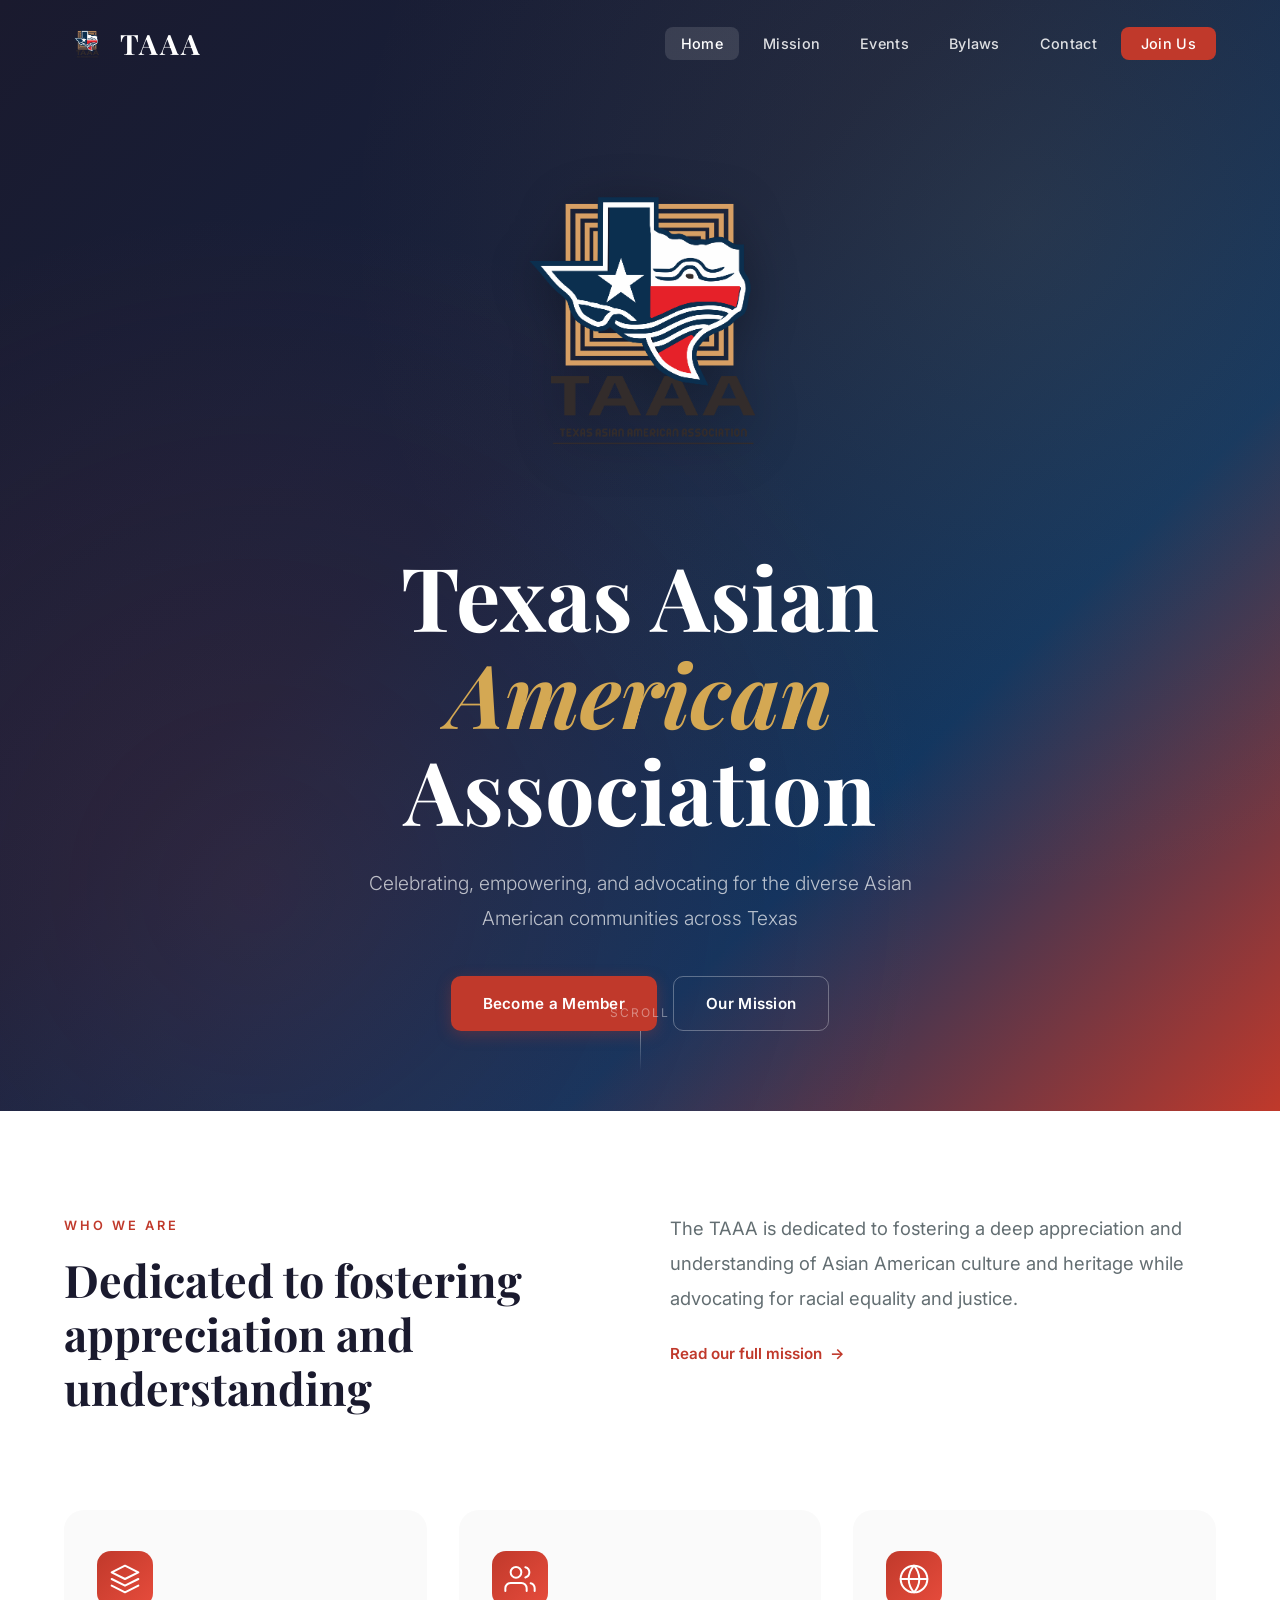
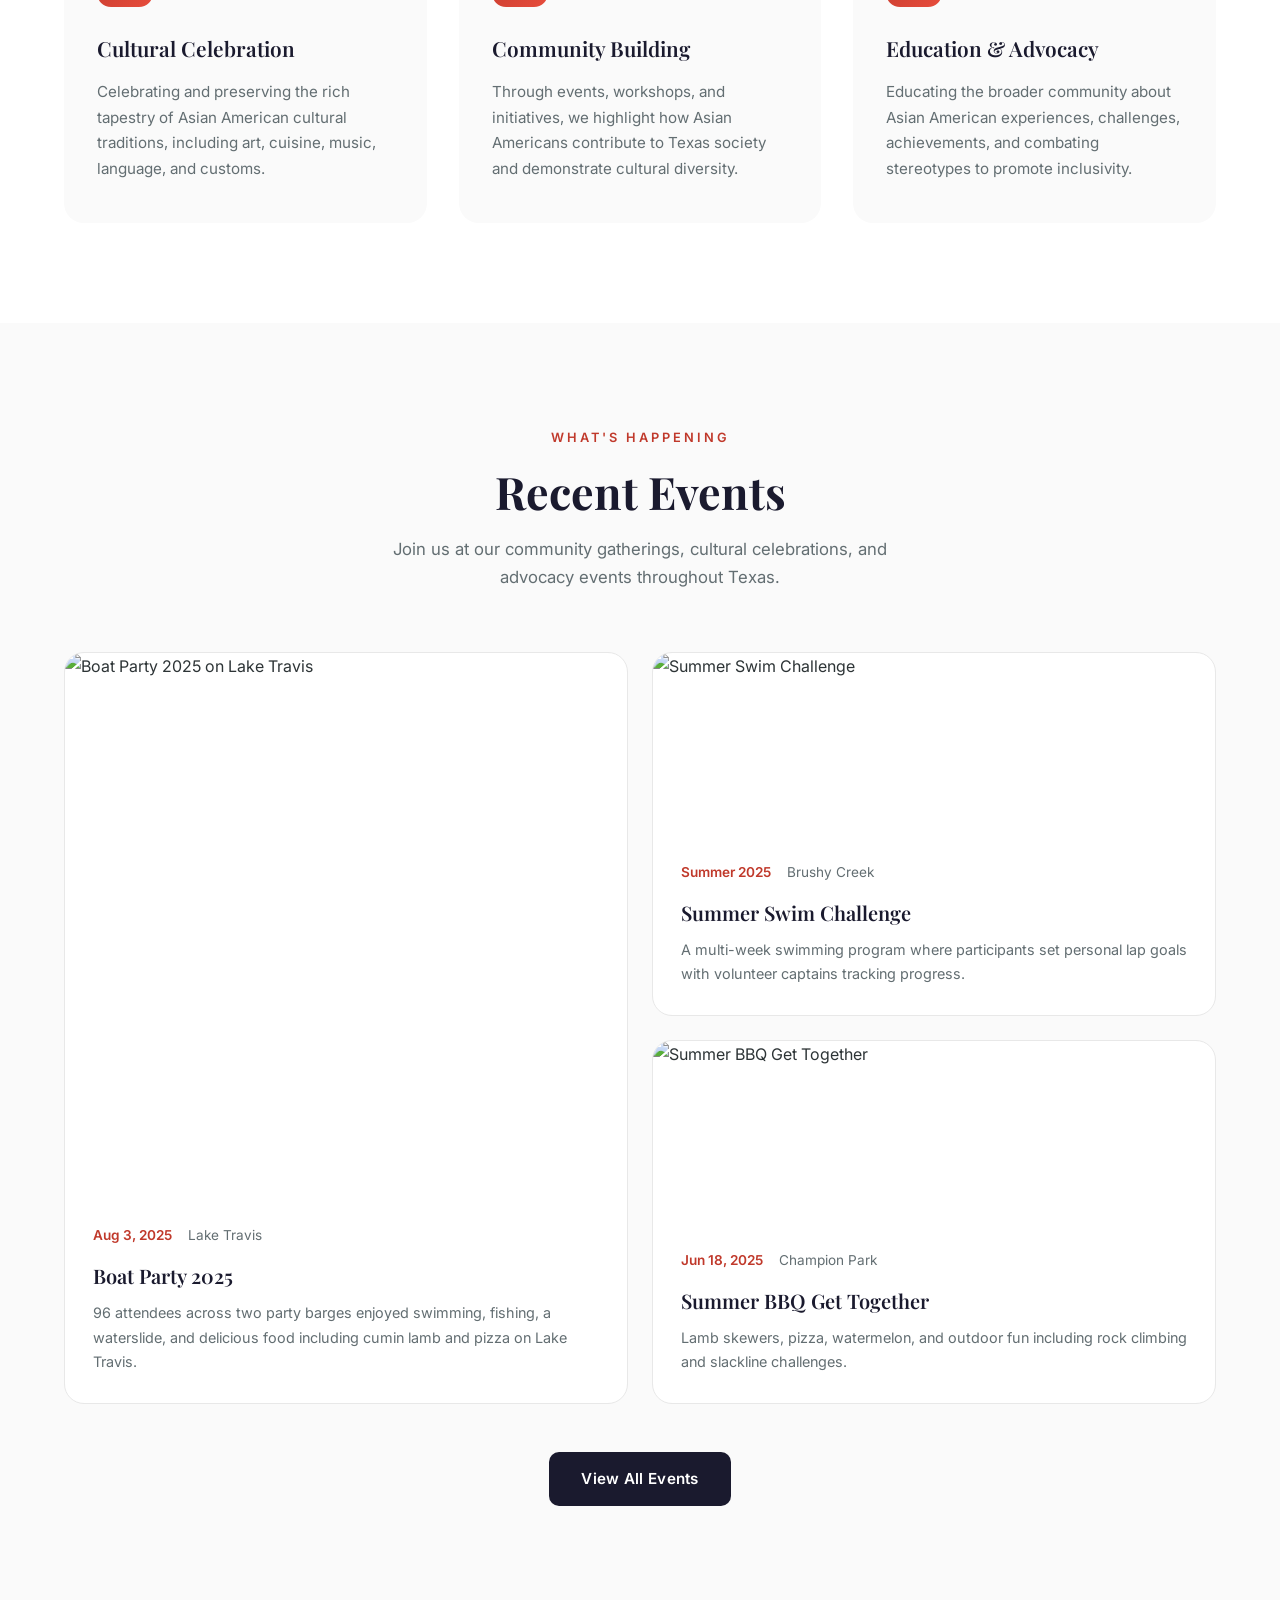
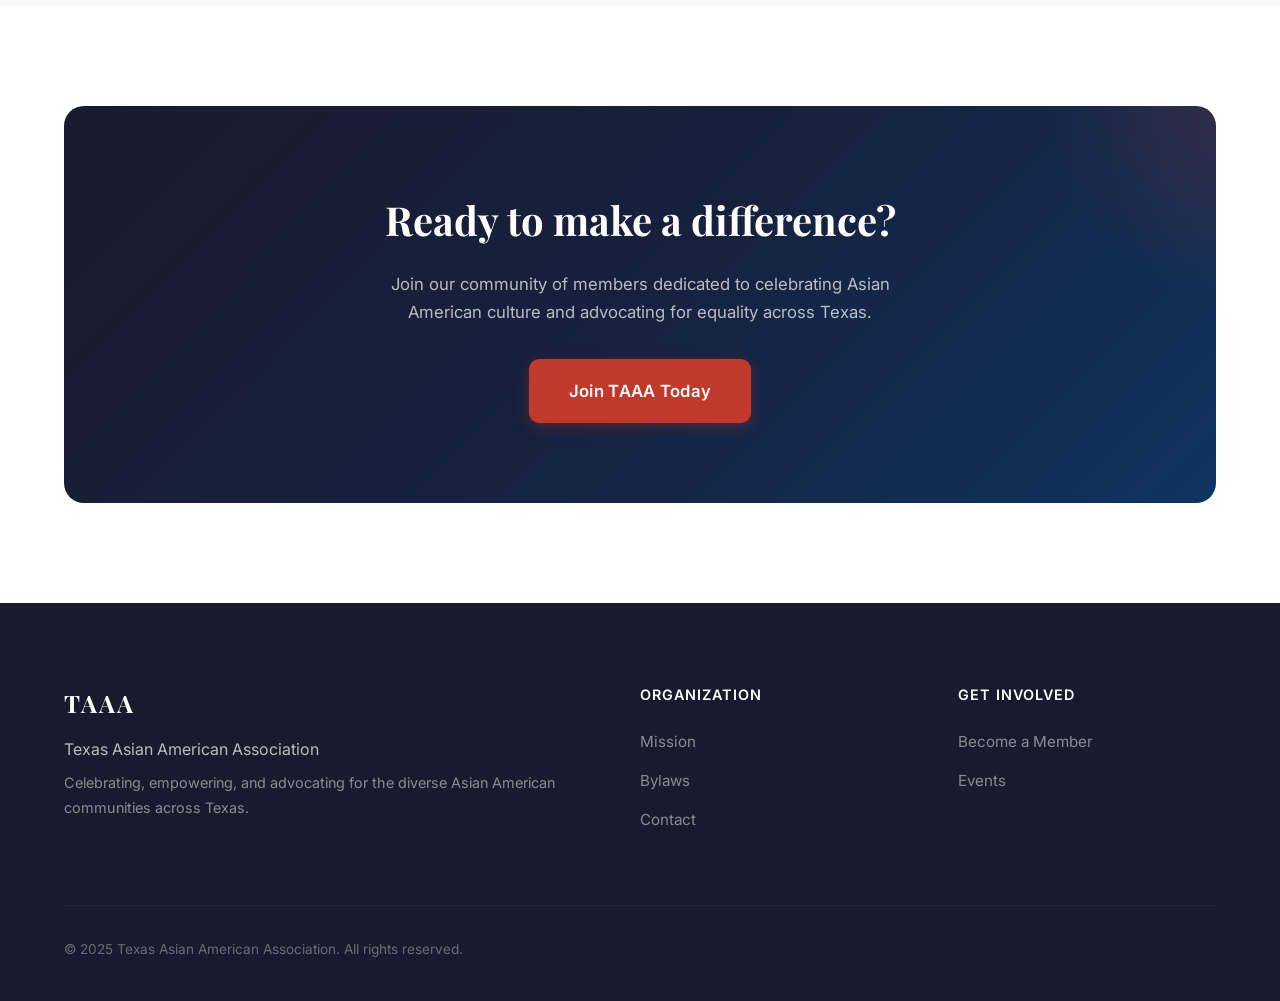
==== index.html @ 7855f727 "first commit" ====
<!DOCTYPE html>
<html lang="en">
<head>
    <meta charset="UTF-8">
    <meta name="viewport" content="width=device-width, initial-scale=1.0">
    <title>TAAA - Texas Asian American Association</title>
    <link rel="stylesheet" href="css/style.css">
    <link rel="preconnect" href="https://fonts.googleapis.com">
    <link rel="preconnect" href="https://fonts.gstatic.com" crossorigin>
    <link href="https://fonts.googleapis.com/css2?family=Inter:wght@300;400;500;600;700;800&family=Playfair+Display:wght@400;500;600;700&display=swap" rel="stylesheet">
</head>
<body>
    <!-- Navigation -->
    <nav class="navbar" id="navbar">
        <div class="nav-container">
            <a href="index.html" class="nav-logo">
                <img src="images/logo_new.jpg" alt="TAAA Logo" class="nav-logo-img">
                <span class="logo-text">TAAA</span>
            </a>
            <button class="nav-toggle" id="navToggle" aria-label="Toggle navigation">
                <span></span>
                <span></span>
                <span></span>
            </button>
            <ul class="nav-menu" id="navMenu">
                <li><a href="index.html" class="nav-link active">Home</a></li>
                <li><a href="mission.html" class="nav-link">Mission</a></li>
                <li><a href="events.html" class="nav-link">Events</a></li>
                <li><a href="bylaws.html" class="nav-link">Bylaws</a></li>
                <li><a href="contact.html" class="nav-link">Contact</a></li>
                <li><a href="join.html" class="nav-link btn-join">Join Us</a></li>
            </ul>
        </div>
    </nav>

    <!-- Hero Section -->
    <section class="hero">
        <div class="hero-bg"></div>
        <div class="hero-content">
            <img src="images/logo_new.jpg" alt="TAAA Logo" class="hero-logo">
            <h1 class="hero-title">
                <span class="title-line">Texas Asian</span>
                <span class="title-line accent">American</span>
                <span class="title-line">Association</span>
            </h1>
            <p class="hero-subtitle">Celebrating, empowering, and advocating for the diverse Asian American communities across Texas</p>
            <div class="hero-actions">
                <a href="join.html" class="btn btn-primary">Become a Member</a>
                <a href="mission.html" class="btn btn-outline">Our Mission</a>
            </div>
        </div>
        <div class="hero-scroll">
            <span>Scroll</span>
            <div class="scroll-line"></div>
        </div>
    </section>

    <!-- Mission Preview -->
    <section class="section mission-preview">
        <div class="container">
            <div class="section-grid">
                <div class="section-intro">
                    <span class="section-label">Who We Are</span>
                    <h2 class="section-title">Dedicated to fostering appreciation and understanding</h2>
                </div>
                <div class="section-body">
                    <p class="lead-text">The TAAA is dedicated to fostering a deep appreciation and understanding of Asian American culture and heritage while advocating for racial equality and justice.</p>
                    <a href="mission.html" class="link-arrow">Read our full mission <span>&rarr;</span></a>
                </div>
            </div>

            <div class="pillars">
                <div class="pillar-card">
                    <div class="pillar-icon">
                        <svg width="32" height="32" viewBox="0 0 24 24" fill="none" stroke="currentColor" stroke-width="1.5" stroke-linecap="round" stroke-linejoin="round">
                            <path d="M12 2L2 7l10 5 10-5-10-5z"/><path d="M2 17l10 5 10-5"/><path d="M2 12l10 5 10-5"/>
                        </svg>
                    </div>
                    <h3>Cultural Celebration</h3>
                    <p>Celebrating and preserving the rich tapestry of Asian American cultural traditions, including art, cuisine, music, language, and customs.</p>
                </div>
                <div class="pillar-card">
                    <div class="pillar-icon">
                        <svg width="32" height="32" viewBox="0 0 24 24" fill="none" stroke="currentColor" stroke-width="1.5" stroke-linecap="round" stroke-linejoin="round">
                            <path d="M17 21v-2a4 4 0 0 0-4-4H5a4 4 0 0 0-4 4v2"/><circle cx="9" cy="7" r="4"/><path d="M23 21v-2a4 4 0 0 0-3-3.87"/><path d="M16 3.13a4 4 0 0 1 0 7.75"/>
                        </svg>
                    </div>
                    <h3>Community Building</h3>
                    <p>Through events, workshops, and initiatives, we highlight how Asian Americans contribute to Texas society and demonstrate cultural diversity.</p>
                </div>
                <div class="pillar-card">
                    <div class="pillar-icon">
                        <svg width="32" height="32" viewBox="0 0 24 24" fill="none" stroke="currentColor" stroke-width="1.5" stroke-linecap="round" stroke-linejoin="round">
                            <circle cx="12" cy="12" r="10"/><line x1="2" y1="12" x2="22" y2="12"/><path d="M12 2a15.3 15.3 0 0 1 4 10 15.3 15.3 0 0 1-4 10 15.3 15.3 0 0 1-4-10 15.3 15.3 0 0 1 4-10z"/>
                        </svg>
                    </div>
                    <h3>Education & Advocacy</h3>
                    <p>Educating the broader community about Asian American experiences, challenges, achievements, and combating stereotypes to promote inclusivity.</p>
                </div>
            </div>
        </div>
    </section>

    <!-- Events Preview -->
    <section class="section events-preview">
        <div class="container">
            <div class="section-header">
                <span class="section-label">What's Happening</span>
                <h2 class="section-title">Recent Events</h2>
                <p class="section-desc">Join us at our community gatherings, cultural celebrations, and advocacy events throughout Texas.</p>
            </div>

            <div class="events-grid">
                <article class="event-card featured">
                    <div class="event-image">
                        <img src="images/boat-party-2025/aerial1.jpg" alt="Boat Party 2025 on Lake Travis" style="width:100%;height:100%;object-fit:cover;">
                    </div>
                    <div class="event-body">
                        <div class="event-meta">
                            <time>Aug 3, 2025</time>
                            <span class="event-location">Lake Travis</span>
                        </div>
                        <h3>Boat Party 2025</h3>
                        <p>96 attendees across two party barges enjoyed swimming, fishing, a waterslide, and delicious food including cumin lamb and pizza on Lake Travis.</p>
                    </div>
                </article>
                <article class="event-card">
                    <div class="event-image">
                        <img src="images/boat-party-2025/group1.jpg" alt="Summer Swim Challenge" style="width:100%;height:100%;object-fit:cover;">
                    </div>
                    <div class="event-body">
                        <div class="event-meta">
                            <time>Summer 2025</time>
                            <span class="event-location">Brushy Creek</span>
                        </div>
                        <h3>Summer Swim Challenge</h3>
                        <p>A multi-week swimming program where participants set personal lap goals with volunteer captains tracking progress.</p>
                    </div>
                </article>
                <article class="event-card">
                    <div class="event-image">
                        <img src="images/boat-party-2025/party1.jpg" alt="Summer BBQ Get Together" style="width:100%;height:100%;object-fit:cover;">
                    </div>
                    <div class="event-body">
                        <div class="event-meta">
                            <time>Jun 18, 2025</time>
                            <span class="event-location">Champion Park</span>
                        </div>
                        <h3>Summer BBQ Get Together</h3>
                        <p>Lamb skewers, pizza, watermelon, and outdoor fun including rock climbing and slackline challenges.</p>
                    </div>
                </article>
            </div>
            <div class="section-cta">
                <a href="events.html" class="btn btn-secondary">View All Events</a>
            </div>
        </div>
    </section>

    <!-- CTA Section -->
    <section class="section cta-section">
        <div class="container">
            <div class="cta-card">
                <h2>Ready to make a difference?</h2>
                <p>Join our community of members dedicated to celebrating Asian American culture and advocating for equality across Texas.</p>
                <a href="join.html" class="btn btn-primary btn-lg">Join TAAA Today</a>
            </div>
        </div>
    </section>

    <!-- Footer -->
    <footer class="footer">
        <div class="container">
            <div class="footer-grid">
                <div class="footer-brand">
                    <span class="logo-text">TAAA</span>
                    <p>Texas Asian American Association</p>
                    <p class="footer-tagline">Celebrating, empowering, and advocating for the diverse Asian American communities across Texas.</p>
                </div>
                <div class="footer-links">
                    <h4>Organization</h4>
                    <ul>
                        <li><a href="mission.html">Mission</a></li>
                        <li><a href="bylaws.html">Bylaws</a></li>
                        <li><a href="contact.html">Contact</a></li>
                    </ul>
                </div>
                <div class="footer-links">
                    <h4>Get Involved</h4>
                    <ul>
                        <li><a href="join.html">Become a Member</a></li>
                        <li><a href="events.html">Events</a></li>
                    </ul>
                </div>
            </div>
            <div class="footer-bottom">
                <p>&copy; 2025 Texas Asian American Association. All rights reserved.</p>
            </div>
        </div>
    </footer>

    <script src="js/main.js"></script>
</body>
</html>
---- css/style.css ----
/* ========================================
   TAAA - Texas Asian American Association
   Modern Responsive Stylesheet
   ======================================== */

/* --- Reset & Base --- */
*, *::before, *::after {
    margin: 0;
    padding: 0;
    box-sizing: border-box;
}

:root {
    --color-primary: #c0392b;
    --color-primary-dark: #a93226;
    --color-accent: #e74c3c;
    --color-dark: #1a1a2e;
    --color-dark-2: #16213e;
    --color-text: #2d3436;
    --color-text-light: #636e72;
    --color-bg: #fafafa;
    --color-white: #ffffff;
    --color-border: #e8e8e8;
    --color-gold: #d4a853;
    --font-heading: 'Playfair Display', Georgia, serif;
    --font-body: 'Inter', -apple-system, BlinkMacSystemFont, sans-serif;
    --radius: 12px;
    --radius-lg: 20px;
    --shadow: 0 4px 20px rgba(0,0,0,0.06);
    --shadow-lg: 0 12px 40px rgba(0,0,0,0.1);
    --transition: 0.3s cubic-bezier(0.4, 0, 0.2, 1);
    --container-max: 1200px;
}

html {
    scroll-behavior: smooth;
    font-size: 16px;
}

body {
    font-family: var(--font-body);
    color: var(--color-text);
    background: var(--color-bg);
    line-height: 1.7;
    -webkit-font-smoothing: antialiased;
    overflow-x: hidden;
}

a {
    text-decoration: none;
    color: inherit;
    transition: color var(--transition);
}

ul {
    list-style: none;
}

img {
    max-width: 100%;
    display: block;
}

.container {
    max-width: var(--container-max);
    margin: 0 auto;
    padding: 0 24px;
}

/* --- Navigation --- */
.navbar {
    position: fixed;
    top: 0;
    left: 0;
    right: 0;
    z-index: 1000;
    padding: 20px 0;
    transition: all var(--transition);
}

.navbar.scrolled {
    background: rgba(255,255,255,0.95);
    backdrop-filter: blur(20px);
    -webkit-backdrop-filter: blur(20px);
    padding: 12px 0;
    box-shadow: 0 1px 20px rgba(0,0,0,0.08);
}

.nav-container {
    max-width: var(--container-max);
    margin: 0 auto;
    padding: 0 24px;
    display: flex;
    align-items: center;
    justify-content: space-between;
}

.nav-logo {
    display: flex;
    align-items: center;
    gap: 12px;
}

.nav-logo-img {
    height: 44px;
    width: auto;
    border-radius: 6px;
    transition: height var(--transition);
}

.navbar.scrolled .nav-logo-img {
    height: 38px;
}

.logo-text {
    font-family: var(--font-heading);
    font-size: 1.75rem;
    font-weight: 700;
    color: var(--color-white);
    letter-spacing: 2px;
    transition: color var(--transition);
}

.navbar.scrolled .logo-text {
    color: var(--color-dark);
}

.hero-logo {
    width: 396px;
    height: auto;
    border-radius: 16px;
    margin: 0 auto 32px;
    display: block;
    filter: drop-shadow(0 8px 24px rgba(0,0,0,0.3));
}

.nav-menu {
    display: flex;
    align-items: center;
    gap: 8px;
}

.nav-link {
    padding: 8px 16px;
    font-size: 0.9rem;
    font-weight: 500;
    color: rgba(255,255,255,0.85);
    border-radius: 8px;
    transition: all var(--transition);
    letter-spacing: 0.3px;
}

.nav-link:hover,
.nav-link.active {
    color: var(--color-white);
    background: rgba(255,255,255,0.12);
}

.navbar.scrolled .nav-link {
    color: var(--color-text-light);
}

.navbar.scrolled .nav-link:hover,
.navbar.scrolled .nav-link.active {
    color: var(--color-dark);
    background: rgba(0,0,0,0.05);
}

.btn-join {
    background: var(--color-primary) !important;
    color: var(--color-white) !important;
    border-radius: 8px;
    padding: 8px 20px !important;
}

.btn-join:hover {
    background: var(--color-primary-dark) !important;
    transform: translateY(-1px);
}

.nav-toggle {
    display: none;
    flex-direction: column;
    gap: 5px;
    background: none;
    border: none;
    cursor: pointer;
    padding: 4px;
}

.nav-toggle span {
    width: 24px;
    height: 2px;
    background: var(--color-white);
    border-radius: 2px;
    transition: all var(--transition);
}

.navbar.scrolled .nav-toggle span {
    background: var(--color-dark);
}

/* --- Hero --- */
.hero {
    position: relative;
    min-height: 100vh;
    display: flex;
    align-items: center;
    justify-content: center;
    overflow: hidden;
}

.hero-bg {
    position: absolute;
    inset: 0;
    background: linear-gradient(135deg, #1a1a2e 0%, #16213e 40%, #0f3460 70%, #c0392b 100%);
    z-index: -2;
}

.hero-bg::after {
    content: '';
    position: absolute;
    inset: 0;
    background:
        radial-gradient(circle at 20% 80%, rgba(192,57,43,0.15) 0%, transparent 50%),
        radial-gradient(circle at 80% 20%, rgba(212,168,83,0.1) 0%, transparent 50%);
}

.hero-content {
    text-align: center;
    padding: 120px 24px 80px;
    max-width: 900px;
    animation: fadeUp 1s ease-out;
}

@keyframes fadeUp {
    from { opacity: 0; transform: translateY(30px); }
    to { opacity: 1; transform: translateY(0); }
}

.hero-badge {
    display: inline-block;
    padding: 6px 20px;
    border: 1px solid rgba(255,255,255,0.2);
    border-radius: 50px;
    color: rgba(255,255,255,0.7);
    font-size: 0.8rem;
    font-weight: 500;
    letter-spacing: 3px;
    text-transform: uppercase;
    margin-bottom: 32px;
}

.hero-title {
    font-family: var(--font-heading);
    font-size: clamp(3rem, 8vw, 5.5rem);
    font-weight: 700;
    color: var(--color-white);
    line-height: 1.1;
    margin-bottom: 28px;
}

.title-line {
    display: block;
}

.title-line.accent {
    color: var(--color-gold);
    font-style: italic;
}

.hero-subtitle {
    font-size: clamp(1rem, 2vw, 1.2rem);
    color: rgba(255,255,255,0.7);
    max-width: 600px;
    margin: 0 auto 40px;
    line-height: 1.8;
    font-weight: 300;
}

.hero-actions {
    display: flex;
    gap: 16px;
    justify-content: center;
    flex-wrap: wrap;
}

.hero-scroll {
    position: absolute;
    bottom: 40px;
    left: 50%;
    transform: translateX(-50%);
    display: flex;
    flex-direction: column;
    align-items: center;
    gap: 8px;
    color: rgba(255,255,255,0.4);
    font-size: 0.75rem;
    letter-spacing: 2px;
    text-transform: uppercase;
}

.scroll-line {
    width: 1px;
    height: 40px;
    background: linear-gradient(to bottom, rgba(255,255,255,0.4), transparent);
    animation: scrollPulse 2s ease-in-out infinite;
}

@keyframes scrollPulse {
    0%, 100% { opacity: 1; }
    50% { opacity: 0.3; }
}

/* --- Buttons --- */
.btn {
    display: inline-flex;
    align-items: center;
    gap: 8px;
    padding: 14px 32px;
    font-family: var(--font-body);
    font-size: 0.95rem;
    font-weight: 600;
    border-radius: 10px;
    border: none;
    cursor: pointer;
    transition: all var(--transition);
    letter-spacing: 0.3px;
}

.btn-primary {
    background: var(--color-primary);
    color: var(--color-white);
    box-shadow: 0 4px 15px rgba(192,57,43,0.3);
}

.btn-primary:hover {
    background: var(--color-primary-dark);
    transform: translateY(-2px);
    box-shadow: 0 6px 25px rgba(192,57,43,0.4);
}

.btn-outline {
    background: transparent;
    color: var(--color-white);
    border: 1.5px solid rgba(255,255,255,0.3);
}

.btn-outline:hover {
    background: rgba(255,255,255,0.1);
    border-color: rgba(255,255,255,0.5);
}

.btn-secondary {
    background: var(--color-dark);
    color: var(--color-white);
}

.btn-secondary:hover {
    background: var(--color-dark-2);
    transform: translateY(-2px);
}

.btn-lg {
    padding: 18px 40px;
    font-size: 1.05rem;
}

/* --- Sections --- */
.section {
    padding: 100px 0;
}

.section-label {
    display: inline-block;
    font-size: 0.8rem;
    font-weight: 600;
    letter-spacing: 3px;
    text-transform: uppercase;
    color: var(--color-primary);
    margin-bottom: 16px;
}

.section-title {
    font-family: var(--font-heading);
    font-size: clamp(2rem, 4vw, 2.8rem);
    font-weight: 700;
    color: var(--color-dark);
    line-height: 1.2;
    margin-bottom: 16px;
}

.section-desc {
    font-size: 1.05rem;
    color: var(--color-text-light);
    max-width: 550px;
}

.section-header {
    text-align: center;
    margin-bottom: 60px;
}

.section-header .section-desc {
    margin: 0 auto;
}

.section-cta {
    text-align: center;
    margin-top: 48px;
}

/* --- Mission Preview --- */
.mission-preview {
    background: var(--color-white);
}

.section-grid {
    display: grid;
    grid-template-columns: 1fr 1fr;
    gap: 60px;
    align-items: start;
    margin-bottom: 80px;
}

.lead-text {
    font-size: 1.15rem;
    line-height: 1.9;
    color: var(--color-text-light);
    margin-bottom: 24px;
}

.link-arrow {
    display: inline-flex;
    align-items: center;
    gap: 8px;
    font-weight: 600;
    color: var(--color-primary);
    font-size: 0.95rem;
}

.link-arrow:hover {
    gap: 12px;
}

.link-arrow span {
    transition: transform var(--transition);
}

.link-arrow:hover span {
    transform: translateX(4px);
}

/* --- Pillar Cards --- */
.pillars {
    display: grid;
    grid-template-columns: repeat(3, 1fr);
    gap: 32px;
}

.pillar-card {
    padding: 40px 32px;
    background: var(--color-bg);
    border-radius: var(--radius-lg);
    transition: all var(--transition);
    border: 1px solid transparent;
}

.pillar-card:hover {
    background: var(--color-white);
    border-color: var(--color-border);
    box-shadow: var(--shadow-lg);
    transform: translateY(-4px);
}

.pillar-icon {
    width: 56px;
    height: 56px;
    display: flex;
    align-items: center;
    justify-content: center;
    background: linear-gradient(135deg, var(--color-primary), var(--color-accent));
    border-radius: 14px;
    color: var(--color-white);
    margin-bottom: 24px;
}

.pillar-card h3 {
    font-family: var(--font-heading);
    font-size: 1.3rem;
    font-weight: 600;
    margin-bottom: 12px;
    color: var(--color-dark);
}

.pillar-card p {
    color: var(--color-text-light);
    font-size: 0.95rem;
    line-height: 1.7;
}

/* --- Events --- */
.events-preview {
    background: var(--color-bg);
}

.events-grid {
    display: grid;
    grid-template-columns: 1fr 1fr;
    gap: 24px;
}

.event-card {
    background: var(--color-white);
    border-radius: var(--radius-lg);
    overflow: hidden;
    transition: all var(--transition);
    border: 1px solid var(--color-border);
}

.event-card:hover {
    box-shadow: var(--shadow-lg);
    transform: translateY(-4px);
}

.event-card.featured {
    grid-row: span 2;
    display: flex;
    flex-direction: column;
}

.event-card.featured .event-image {
    flex: 1;
    min-height: 250px;
}

.event-image {
    height: 180px;
    overflow: hidden;
}

.event-image-placeholder {
    width: 100%;
    height: 100%;
    display: flex;
    align-items: center;
    justify-content: center;
    font-size: 3rem;
}

.event-body {
    padding: 28px;
}

.event-meta {
    display: flex;
    align-items: center;
    gap: 16px;
    margin-bottom: 12px;
    font-size: 0.85rem;
    color: var(--color-text-light);
}

.event-meta time {
    font-weight: 600;
    color: var(--color-primary);
}

.event-card h3 {
    font-family: var(--font-heading);
    font-size: 1.25rem;
    font-weight: 600;
    margin-bottom: 8px;
    color: var(--color-dark);
}

.event-card p {
    color: var(--color-text-light);
    font-size: 0.9rem;
    line-height: 1.7;
}

/* --- CTA Section --- */
.cta-section {
    background: var(--color-white);
}

.cta-card {
    text-align: center;
    padding: 80px 40px;
    background: linear-gradient(135deg, #1a1a2e 0%, #16213e 50%, #0f3460 100%);
    border-radius: var(--radius-lg);
    color: var(--color-white);
    position: relative;
    overflow: hidden;
}

.cta-card::before {
    content: '';
    position: absolute;
    top: -50%;
    right: -20%;
    width: 400px;
    height: 400px;
    background: radial-gradient(circle, rgba(192,57,43,0.2) 0%, transparent 70%);
    border-radius: 50%;
}

.cta-card h2 {
    font-family: var(--font-heading);
    font-size: clamp(1.8rem, 4vw, 2.5rem);
    margin-bottom: 16px;
    position: relative;
}

.cta-card p {
    color: rgba(255,255,255,0.7);
    max-width: 500px;
    margin: 0 auto 32px;
    font-size: 1.05rem;
    position: relative;
}

.cta-card .btn {
    position: relative;
}

/* --- Footer --- */
.footer {
    background: var(--color-dark);
    color: rgba(255,255,255,0.7);
    padding: 80px 0 40px;
}

.footer-grid {
    display: grid;
    grid-template-columns: 2fr 1fr 1fr;
    gap: 60px;
    margin-bottom: 60px;
}

.footer-brand .logo-text {
    font-size: 1.5rem;
    color: var(--color-white);
    display: block;
    margin-bottom: 12px;
}

.footer-brand p {
    margin-bottom: 8px;
}

.footer-tagline {
    font-size: 0.9rem;
    line-height: 1.7;
    opacity: 0.7;
}

.footer-links h4 {
    color: var(--color-white);
    font-size: 0.9rem;
    font-weight: 600;
    letter-spacing: 1px;
    text-transform: uppercase;
    margin-bottom: 20px;
}

.footer-links li {
    margin-bottom: 12px;
}

.footer-links a {
    font-size: 0.95rem;
    opacity: 0.7;
    transition: opacity var(--transition);
}

.footer-links a:hover {
    opacity: 1;
    color: var(--color-white);
}

.footer-bottom {
    padding-top: 32px;
    border-top: 1px solid rgba(255,255,255,0.08);
    font-size: 0.85rem;
    opacity: 0.5;
}

/* --- Page Header (for subpages) --- */
.page-header {
    padding: 160px 0 80px;
    background: linear-gradient(135deg, #1a1a2e 0%, #16213e 50%, #0f3460 100%);
    text-align: center;
    position: relative;
    overflow: hidden;
}

.page-header::after {
    content: '';
    position: absolute;
    bottom: -50%;
    right: -10%;
    width: 500px;
    height: 500px;
    background: radial-gradient(circle, rgba(192,57,43,0.12) 0%, transparent 70%);
    border-radius: 50%;
}

.page-header h1 {
    font-family: var(--font-heading);
    font-size: clamp(2.5rem, 5vw, 3.5rem);
    color: var(--color-white);
    margin-bottom: 16px;
    position: relative;
}

.page-header p {
    color: rgba(255,255,255,0.6);
    font-size: 1.1rem;
    max-width: 600px;
    margin: 0 auto;
    position: relative;
}

/* --- Content Sections (subpages) --- */
.content-section {
    padding: 80px 0;
    background: var(--color-white);
}

.content-section .container {
    max-width: 800px;
}

.content-section h2 {
    font-family: var(--font-heading);
    font-size: 1.8rem;
    color: var(--color-dark);
    margin-bottom: 16px;
}

.content-section p {
    color: var(--color-text-light);
    font-size: 1.05rem;
    line-height: 1.9;
    margin-bottom: 20px;
}

.content-section .mission-item {
    padding: 32px 0;
    border-bottom: 1px solid var(--color-border);
}

.content-section .mission-item:last-child {
    border-bottom: none;
}

.content-section .mission-item h3 {
    font-family: var(--font-heading);
    font-size: 1.4rem;
    color: var(--color-dark);
    margin-bottom: 12px;
}

/* --- Events Page --- */
.events-list {
    display: flex;
    flex-direction: column;
    gap: 32px;
}

.event-card-full {
    display: grid;
    grid-template-columns: 300px 1fr;
    background: var(--color-white);
    border-radius: var(--radius-lg);
    overflow: hidden;
    border: 1px solid var(--color-border);
    transition: all var(--transition);
}

.event-card-full:hover {
    box-shadow: var(--shadow-lg);
    transform: translateY(-2px);
}

.event-card-full .event-image {
    height: 100%;
    min-height: 200px;
}

.event-card-full .event-body {
    padding: 32px;
}

.event-card-full h3 {
    font-family: var(--font-heading);
    font-size: 1.4rem;
    color: var(--color-dark);
    margin-bottom: 8px;
}

.event-card-full p {
    color: var(--color-text-light);
    line-height: 1.8;
}

.event-tag {
    display: inline-block;
    padding: 4px 12px;
    background: rgba(192,57,43,0.08);
    color: var(--color-primary);
    border-radius: 6px;
    font-size: 0.8rem;
    font-weight: 600;
    margin-bottom: 12px;
}

/* --- Contact Page --- */
.contact-grid {
    display: grid;
    grid-template-columns: 1fr 1fr;
    gap: 48px;
    align-items: start;
}

.contact-info-card {
    padding: 40px;
    background: var(--color-bg);
    border-radius: var(--radius-lg);
}

.contact-info-card h3 {
    font-family: var(--font-heading);
    font-size: 1.4rem;
    color: var(--color-dark);
    margin-bottom: 20px;
}

.contact-info-card p {
    color: var(--color-text-light);
    line-height: 1.8;
    margin-bottom: 24px;
}

.contact-info-card .btn {
    width: 100%;
    justify-content: center;
}

/* --- Join Page --- */
.join-content {
    text-align: center;
    max-width: 600px;
    margin: 0 auto;
}

.join-content p {
    font-size: 1.1rem;
    color: var(--color-text-light);
    line-height: 1.8;
    margin-bottom: 32px;
}

.join-benefits {
    display: grid;
    grid-template-columns: repeat(2, 1fr);
    gap: 20px;
    margin-bottom: 40px;
    text-align: left;
}

.benefit-item {
    padding: 24px;
    background: var(--color-bg);
    border-radius: var(--radius);
}

.benefit-item h4 {
    font-size: 0.95rem;
    font-weight: 600;
    color: var(--color-dark);
    margin-bottom: 6px;
}

.benefit-item p {
    font-size: 0.9rem;
    margin-bottom: 0;
}

/* --- Event Compact Card (expandable) --- */
.event-card-compact {
    background: var(--color-white);
    border-radius: var(--radius-lg);
    overflow: hidden;
    border: 1px solid var(--color-border);
    transition: box-shadow var(--transition);
}

.event-card-compact:hover {
    box-shadow: var(--shadow);
}

.event-card-compact .event-card-thumb {
    display: none;
}

.event-card-compact {
    display: grid;
    grid-template-columns: 200px 1fr;
    grid-template-rows: auto auto;
}

.event-card-compact .event-card-thumb {
    display: block;
    grid-row: 1;
    grid-column: 1;
    overflow: hidden;
}

.event-card-compact .event-card-thumb img,
.event-card-compact .event-card-thumb .event-image-placeholder {
    width: 100%;
    height: 100%;
    min-height: 160px;
    object-fit: cover;
    display: flex;
    align-items: center;
    justify-content: center;
}

.event-card-compact .event-card-summary {
    grid-row: 1;
    grid-column: 2;
    padding: 28px 32px;
}

.event-card-compact .event-card-summary h3 {
    font-family: var(--font-heading);
    font-size: 1.3rem;
    font-weight: 600;
    color: var(--color-dark);
    margin-bottom: 6px;
}

.event-card-compact .event-excerpt {
    color: var(--color-text-light);
    font-size: 0.95rem;
    line-height: 1.6;
    margin-bottom: 12px;
}

.btn-more {
    display: inline-flex;
    align-items: center;
    gap: 4px;
    background: none;
    border: none;
    color: var(--color-primary);
    font-family: var(--font-body);
    font-size: 0.9rem;
    font-weight: 600;
    cursor: pointer;
    padding: 4px 0;
    transition: color var(--transition);
}

.btn-more:hover {
    color: var(--color-primary-dark);
}

.btn-more::after {
    content: '';
    display: inline-block;
    width: 6px;
    height: 6px;
    border-right: 2px solid currentColor;
    border-bottom: 2px solid currentColor;
    transform: rotate(45deg);
    transition: transform var(--transition);
    margin-left: 4px;
}

.btn-more[aria-expanded="true"]::after {
    transform: rotate(-135deg);
}

/* Expandable details */
.event-details {
    grid-column: 1 / -1;
    display: none;
}

.event-card-compact.expanded .event-details {
    display: block;
}

.event-details-inner {
    padding: 0 32px 32px;
    border-top: 1px solid var(--color-border);
    padding-top: 24px;
}

.event-full-desc {
    margin-bottom: 24px;
}

.event-full-desc p {
    color: var(--color-text-light);
    font-size: 1rem;
    line-height: 1.8;
    margin-bottom: 12px;
}

.event-full-desc p:last-child {
    margin-bottom: 0;
}

.event-links a {
    color: var(--color-primary);
    text-decoration: underline;
    font-weight: 500;
}

.event-links a:hover {
    color: var(--color-primary-dark);
}

@media (max-width: 768px) {
    .event-card-compact {
        grid-template-columns: 1fr;
    }

    .event-card-compact .event-card-thumb {
        grid-column: 1;
        height: 180px;
    }

    .event-card-compact .event-card-summary {
        grid-column: 1;
        padding: 20px;
    }

    .event-details-inner {
        padding: 0 20px 20px;
        padding-top: 20px;
    }
}

/* --- Event Detail Card --- */
.event-detail-card {
    background: var(--color-white);
    border-radius: var(--radius-lg);
    overflow: hidden;
    border: 1px solid var(--color-border);
    transition: all var(--transition);
}

.event-detail-card + .event-detail-card,
.event-detail-card + .event-card-full,
.event-card-full + .event-detail-card {
    margin-top: 8px;
}

.event-hero-img {
    width: 100%;
    height: 400px;
    object-fit: cover;
    display: block;
}

.event-detail-body {
    padding: 32px;
}

.event-detail-body h3 {
    font-family: var(--font-heading);
    font-size: 1.6rem;
    color: var(--color-dark);
    margin-bottom: 12px;
}

.event-detail-body p {
    color: var(--color-text-light);
    line-height: 1.8;
    font-size: 1.05rem;
}

.event-gallery {
    padding: 0 32px 32px;
}

.gallery-grid {
    display: grid;
    grid-template-columns: repeat(3, 1fr);
    gap: 12px;
}

.gallery-grid img {
    width: 100%;
    height: 200px;
    object-fit: cover;
    border-radius: var(--radius);
    cursor: pointer;
    transition: all var(--transition);
}

.gallery-grid img:hover {
    transform: scale(1.03);
    box-shadow: var(--shadow-lg);
}

/* --- Lightbox --- */
.lightbox {
    display: none;
    position: fixed;
    inset: 0;
    z-index: 9999;
    background: rgba(0,0,0,0.92);
    align-items: center;
    justify-content: center;
    padding: 40px;
    cursor: pointer;
}

.lightbox.active {
    display: flex;
}

.lightbox img {
    max-width: 90vw;
    max-height: 90vh;
    object-fit: contain;
    border-radius: 8px;
    cursor: default;
}

.lightbox-close {
    position: absolute;
    top: 20px;
    right: 24px;
    background: none;
    border: none;
    color: white;
    font-size: 2rem;
    cursor: pointer;
    width: 48px;
    height: 48px;
    display: flex;
    align-items: center;
    justify-content: center;
    border-radius: 50%;
    transition: background var(--transition);
}

.lightbox-close:hover {
    background: rgba(255,255,255,0.1);
}

.lightbox-nav {
    position: absolute;
    top: 50%;
    transform: translateY(-50%);
    background: rgba(255,255,255,0.1);
    border: none;
    color: white;
    font-size: 2rem;
    cursor: pointer;
    width: 56px;
    height: 56px;
    display: flex;
    align-items: center;
    justify-content: center;
    border-radius: 50%;
    transition: background var(--transition);
}

.lightbox-nav:hover {
    background: rgba(255,255,255,0.2);
}

.lightbox-prev {
    left: 20px;
}

.lightbox-next {
    right: 20px;
}

@media (max-width: 768px) {
    .event-hero-img {
        height: 250px;
    }
    .gallery-grid {
        grid-template-columns: repeat(2, 1fr);
        gap: 8px;
    }
    .gallery-grid img {
        height: 150px;
    }
    .event-gallery {
        padding: 0 20px 20px;
    }
    .event-detail-body {
        padding: 24px 20px;
    }
}

@media (max-width: 480px) {
    .gallery-grid {
        grid-template-columns: 1fr 1fr;
    }
    .gallery-grid img {
        height: 120px;
    }
    .event-hero-img {
        height: 200px;
    }
}

/* --- Empty State --- */
.empty-state {
    text-align: center;
    padding: 80px 20px;
    color: var(--color-text-light);
}

.empty-state svg {
    margin-bottom: 20px;
    opacity: 0.3;
}

.empty-state h3 {
    font-family: var(--font-heading);
    font-size: 1.4rem;
    color: var(--color-dark);
    margin-bottom: 8px;
}

/* --- Responsive --- */
@media (max-width: 1024px) {
    .section-grid {
        gap: 40px;
    }
    .pillars {
        grid-template-columns: repeat(2, 1fr);
    }
    .pillars .pillar-card:last-child {
        grid-column: span 2;
        max-width: 50%;
        margin: 0 auto;
    }
    .footer-grid {
        gap: 40px;
    }
}

@media (max-width: 768px) {
    .nav-toggle {
        display: flex;
    }
    .nav-menu {
        position: fixed;
        top: 0;
        right: -100%;
        width: 280px;
        height: 100vh;
        background: var(--color-white);
        flex-direction: column;
        align-items: stretch;
        padding: 80px 24px 40px;
        gap: 4px;
        transition: right var(--transition);
        box-shadow: -10px 0 30px rgba(0,0,0,0.1);
    }
    .nav-menu.open {
        right: 0;
    }
    .nav-menu .nav-link {
        color: var(--color-text);
        padding: 12px 16px;
        font-size: 1rem;
    }
    .nav-menu .nav-link:hover,
    .nav-menu .nav-link.active {
        background: rgba(0,0,0,0.04);
        color: var(--color-dark);
    }
    .nav-menu .btn-join {
        margin-top: 12px;
        text-align: center;
        color: var(--color-white) !important;
    }

    .section {
        padding: 70px 0;
    }

    .section-grid {
        grid-template-columns: 1fr;
        gap: 24px;
        margin-bottom: 48px;
    }

    .pillars {
        grid-template-columns: 1fr;
    }
    .pillars .pillar-card:last-child {
        grid-column: auto;
        max-width: 100%;
    }

    .events-grid {
        grid-template-columns: 1fr;
    }
    .event-card.featured {
        grid-row: auto;
    }

    .footer-grid {
        grid-template-columns: 1fr;
        gap: 40px;
    }

    .cta-card {
        padding: 60px 24px;
    }

    .contact-grid {
        grid-template-columns: 1fr;
    }

    .event-card-full {
        grid-template-columns: 1fr;
    }

    .join-benefits {
        grid-template-columns: 1fr;
    }

    .hero-content {
        padding: 140px 20px 100px;
    }
}

@media (max-width: 480px) {
    .hero-actions {
        flex-direction: column;
        align-items: center;
    }
    .hero-actions .btn {
        width: 100%;
        justify-content: center;
    }
    .pillar-card {
        padding: 28px 24px;
    }
    .event-body {
        padding: 20px;
    }
}
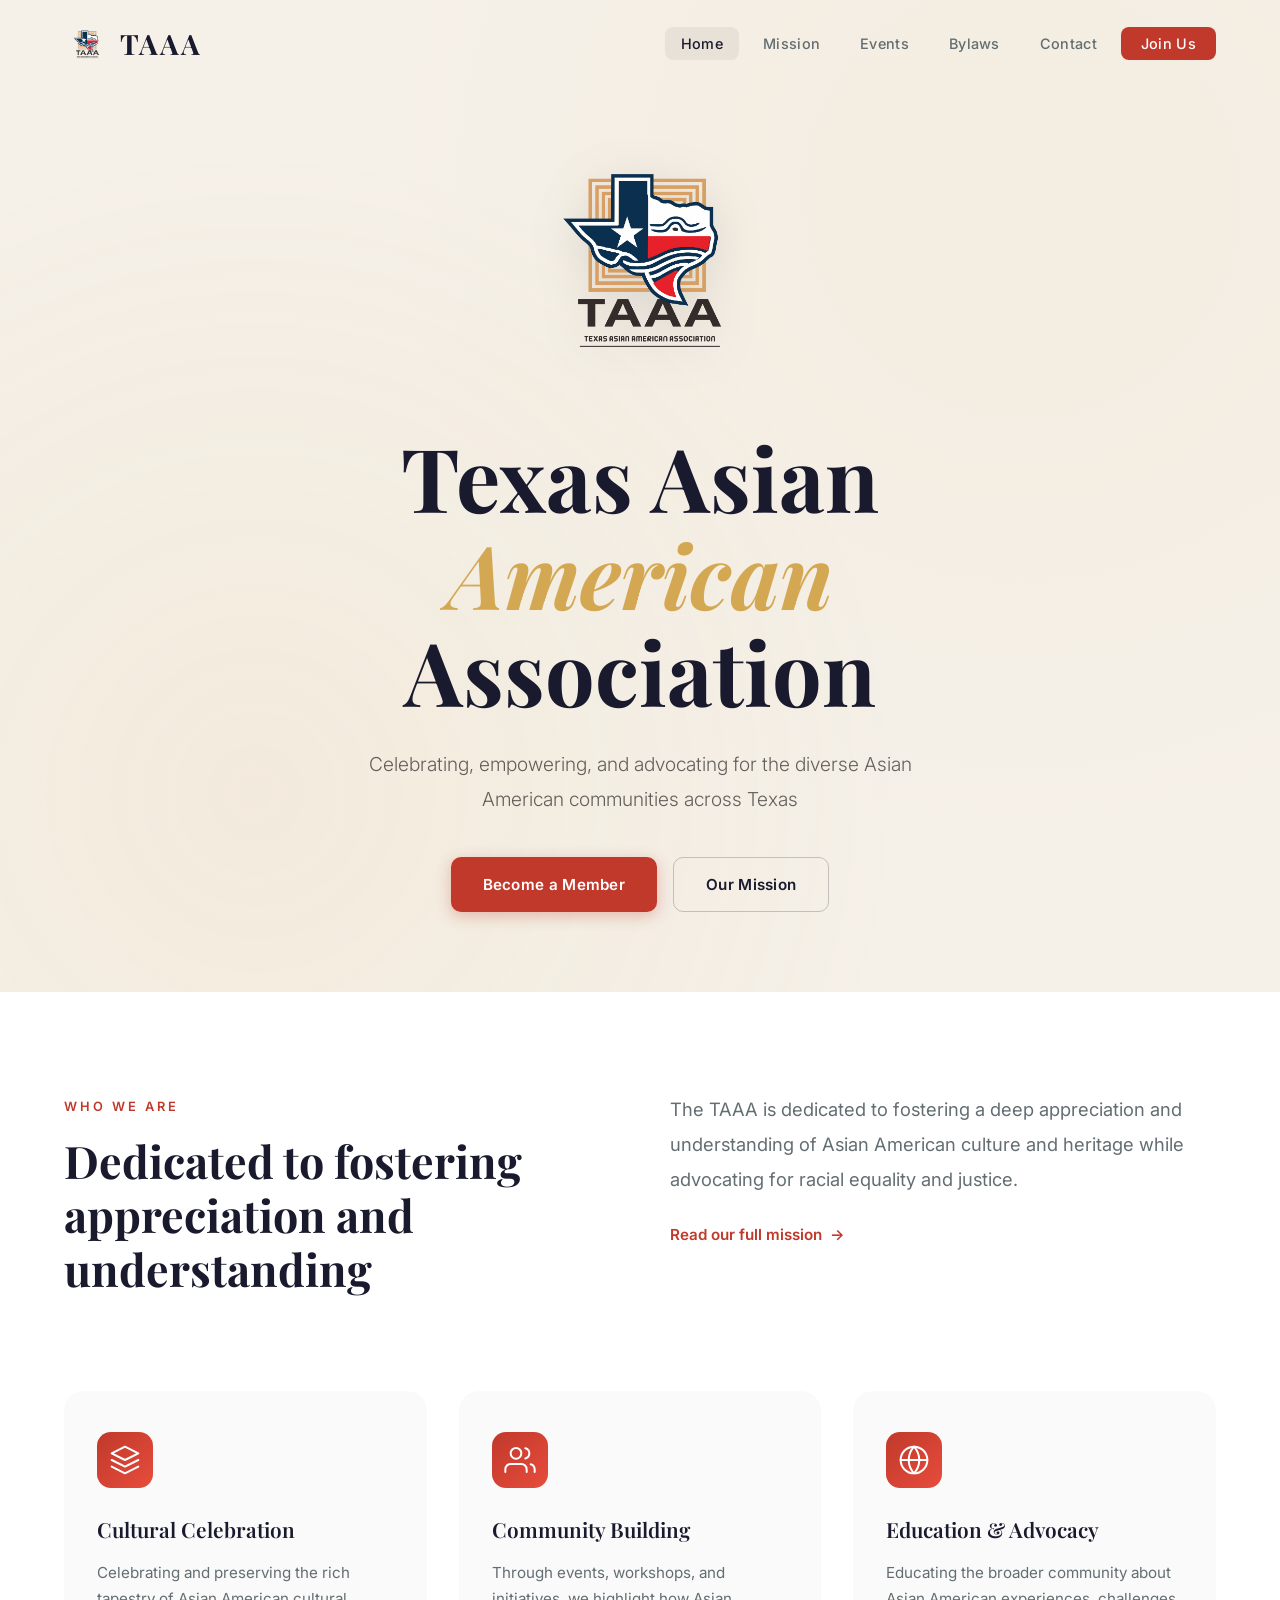
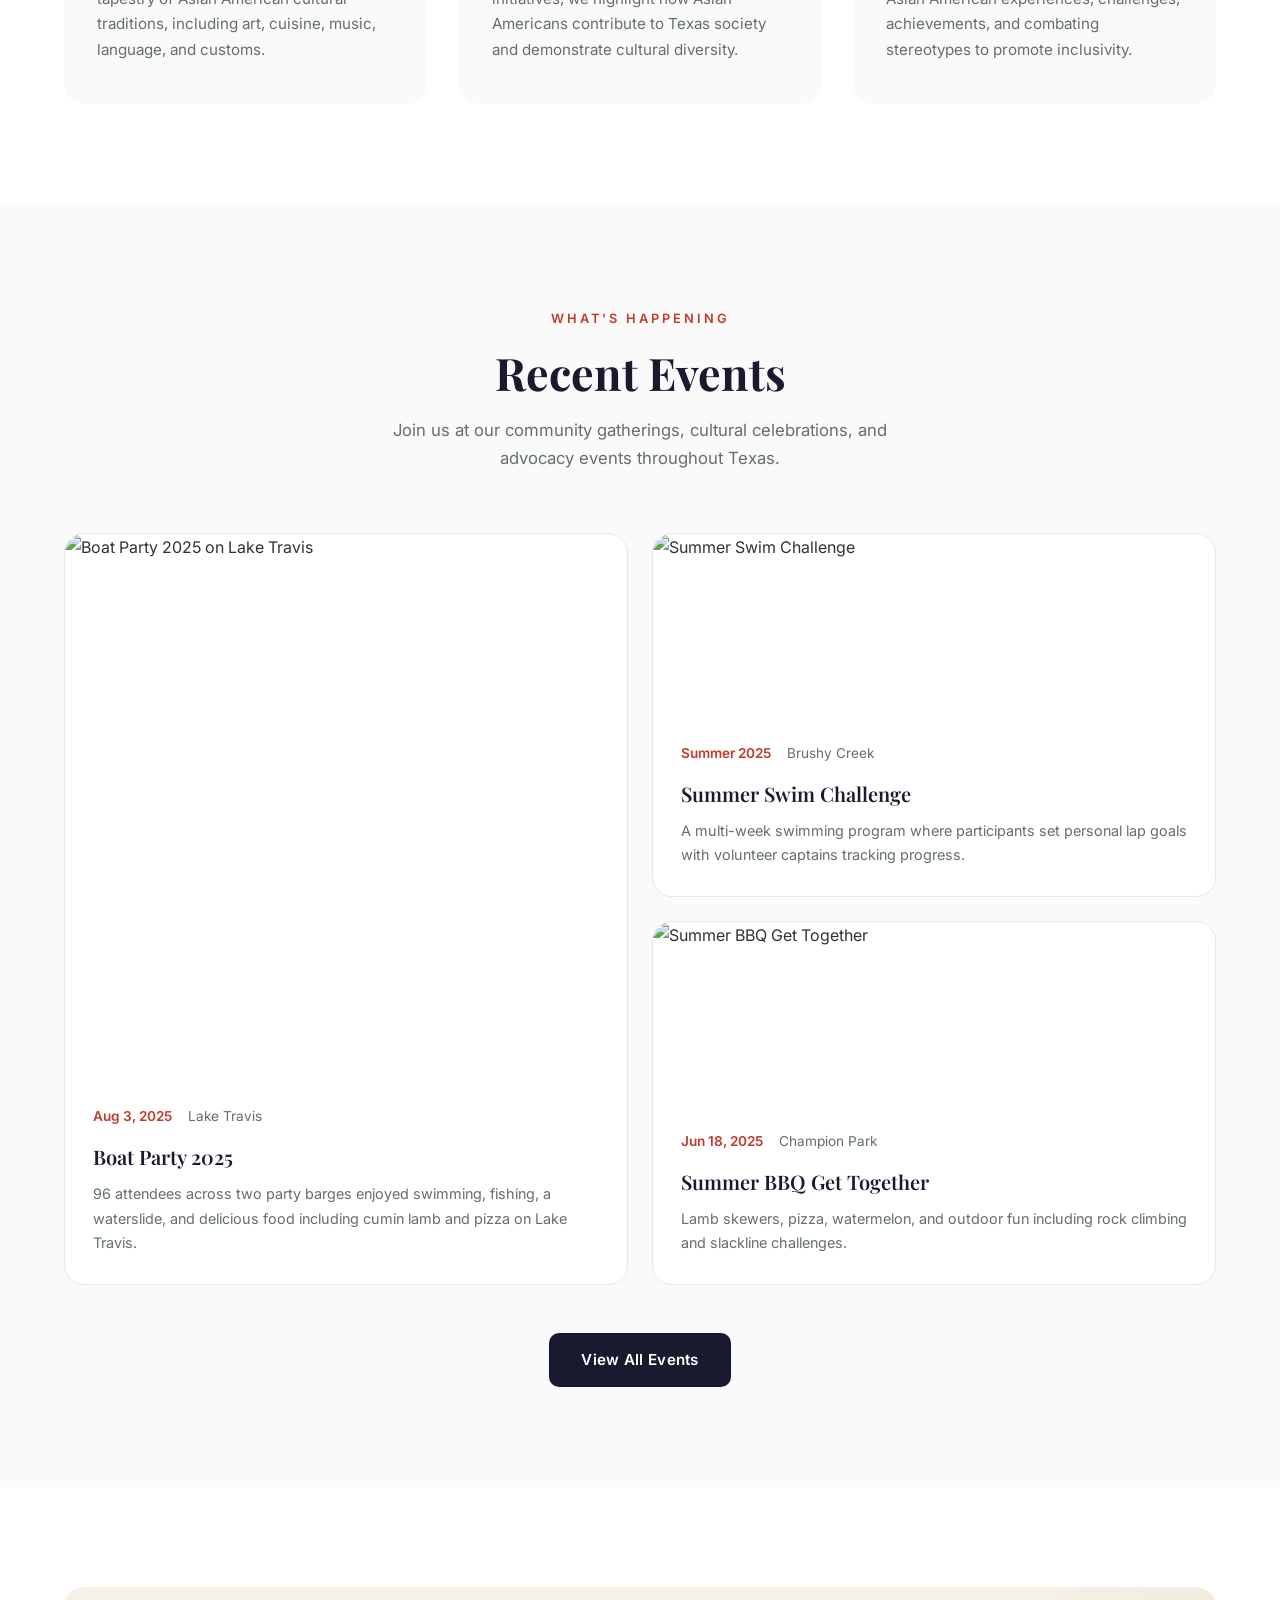
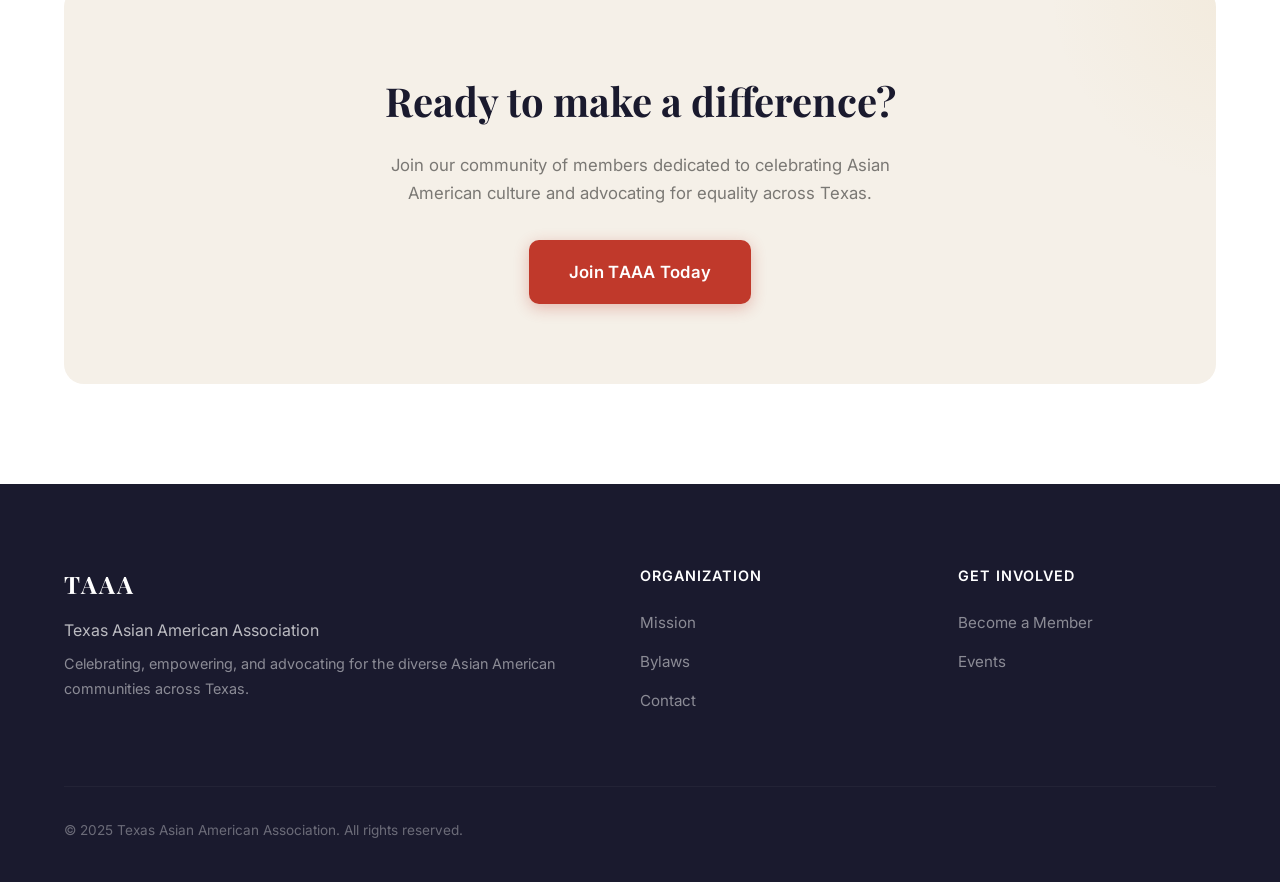
==== commit 9acf0e94: "Update css and email, form links" ====
--- a/index.html
+++ b/index.html
@@ -49,10 +49,6 @@
                 <a href="mission.html" class="btn btn-outline">Our Mission</a>
             </div>
         </div>
-        <div class="hero-scroll">
-            <span>Scroll</span>
-            <div class="scroll-line"></div>
-        </div>
     </section>
 
     <!-- Mission Preview -->
--- a/css/style.css
+++ b/css/style.css
@@ -116,7 +116,7 @@
     font-family: var(--font-heading);
     font-size: 1.75rem;
     font-weight: 700;
-    color: var(--color-white);
+    color: var(--color-dark);
     letter-spacing: 2px;
     transition: color var(--transition);
 }
@@ -126,12 +126,12 @@
 }
 
 .hero-logo {
-    width: 396px;
+    width: 277px;
     height: auto;
     border-radius: 16px;
     margin: 0 auto 32px;
     display: block;
-    filter: drop-shadow(0 8px 24px rgba(0,0,0,0.3));
+    filter: drop-shadow(0 8px 24px rgba(0,0,0,0.1));
 }
 
 .nav-menu {
@@ -144,7 +144,7 @@
     padding: 8px 16px;
     font-size: 0.9rem;
     font-weight: 500;
-    color: rgba(255,255,255,0.85);
+    color: var(--color-text-light);
     border-radius: 8px;
     transition: all var(--transition);
     letter-spacing: 0.3px;
@@ -152,8 +152,8 @@
 
 .nav-link:hover,
 .nav-link.active {
-    color: var(--color-white);
-    background: rgba(255,255,255,0.12);
+    color: var(--color-dark);
+    background: rgba(0,0,0,0.05);
 }
 
 .navbar.scrolled .nav-link {
@@ -191,7 +191,7 @@
 .nav-toggle span {
     width: 24px;
     height: 2px;
-    background: var(--color-white);
+    background: var(--color-dark);
     border-radius: 2px;
     transition: all var(--transition);
 }
@@ -213,7 +213,7 @@
 .hero-bg {
     position: absolute;
     inset: 0;
-    background: linear-gradient(135deg, #1a1a2e 0%, #16213e 40%, #0f3460 70%, #c0392b 100%);
+    background: #f5f0e8;
     z-index: -2;
 }
 
@@ -222,8 +222,8 @@
     position: absolute;
     inset: 0;
     background:
-        radial-gradient(circle at 20% 80%, rgba(192,57,43,0.15) 0%, transparent 50%),
-        radial-gradient(circle at 80% 20%, rgba(212,168,83,0.1) 0%, transparent 50%);
+        radial-gradient(circle at 20% 80%, rgba(212,168,83,0.08) 0%, transparent 50%),
+        radial-gradient(circle at 80% 20%, rgba(212,168,83,0.05) 0%, transparent 50%);
 }
 
 .hero-content {
@@ -241,9 +241,9 @@
 .hero-badge {
     display: inline-block;
     padding: 6px 20px;
-    border: 1px solid rgba(255,255,255,0.2);
+    border: 1px solid rgba(0,0,0,0.15);
     border-radius: 50px;
-    color: rgba(255,255,255,0.7);
+    color: rgba(0,0,0,0.5);
     font-size: 0.8rem;
     font-weight: 500;
     letter-spacing: 3px;
@@ -255,7 +255,7 @@
     font-family: var(--font-heading);
     font-size: clamp(3rem, 8vw, 5.5rem);
     font-weight: 700;
-    color: var(--color-white);
+    color: var(--color-dark);
     line-height: 1.1;
     margin-bottom: 28px;
 }
@@ -271,7 +271,7 @@
 
 .hero-subtitle {
     font-size: clamp(1rem, 2vw, 1.2rem);
-    color: rgba(255,255,255,0.7);
+    color: rgba(0,0,0,0.6);
     max-width: 600px;
     margin: 0 auto 40px;
     line-height: 1.8;
@@ -294,7 +294,7 @@
     flex-direction: column;
     align-items: center;
     gap: 8px;
-    color: rgba(255,255,255,0.4);
+    color: rgba(0,0,0,0.3);
     font-size: 0.75rem;
     letter-spacing: 2px;
     text-transform: uppercase;
@@ -303,7 +303,7 @@
 .scroll-line {
     width: 1px;
     height: 40px;
-    background: linear-gradient(to bottom, rgba(255,255,255,0.4), transparent);
+    background: linear-gradient(to bottom, rgba(0,0,0,0.2), transparent);
     animation: scrollPulse 2s ease-in-out infinite;
 }
 
@@ -342,13 +342,13 @@
 
 .btn-outline {
     background: transparent;
-    color: var(--color-white);
-    border: 1.5px solid rgba(255,255,255,0.3);
+    color: var(--color-dark);
+    border: 1.5px solid rgba(0,0,0,0.2);
 }
 
 .btn-outline:hover {
-    background: rgba(255,255,255,0.1);
-    border-color: rgba(255,255,255,0.5);
+    background: rgba(0,0,0,0.05);
+    border-color: rgba(0,0,0,0.4);
 }
 
 .btn-secondary {
@@ -588,9 +588,9 @@
 .cta-card {
     text-align: center;
     padding: 80px 40px;
-    background: linear-gradient(135deg, #1a1a2e 0%, #16213e 50%, #0f3460 100%);
+    background: #f5f0e8;
     border-radius: var(--radius-lg);
-    color: var(--color-white);
+    color: var(--color-dark);
     position: relative;
     overflow: hidden;
 }
@@ -602,7 +602,7 @@
     right: -20%;
     width: 400px;
     height: 400px;
-    background: radial-gradient(circle, rgba(192,57,43,0.2) 0%, transparent 70%);
+    background: radial-gradient(circle, rgba(212,168,83,0.08) 0%, transparent 70%);
     border-radius: 50%;
 }
 
@@ -614,7 +614,7 @@
 }
 
 .cta-card p {
-    color: rgba(255,255,255,0.7);
+    color: rgba(0,0,0,0.5);
     max-width: 500px;
     margin: 0 auto 32px;
     font-size: 1.05rem;
@@ -690,7 +690,7 @@
 /* --- Page Header (for subpages) --- */
 .page-header {
     padding: 160px 0 80px;
-    background: linear-gradient(135deg, #1a1a2e 0%, #16213e 50%, #0f3460 100%);
+    background: #f5f0e8;
     text-align: center;
     position: relative;
     overflow: hidden;
@@ -703,20 +703,20 @@
     right: -10%;
     width: 500px;
     height: 500px;
-    background: radial-gradient(circle, rgba(192,57,43,0.12) 0%, transparent 70%);
+    background: radial-gradient(circle, rgba(212,168,83,0.08) 0%, transparent 70%);
     border-radius: 50%;
 }
 
 .page-header h1 {
     font-family: var(--font-heading);
     font-size: clamp(2.5rem, 5vw, 3.5rem);
-    color: var(--color-white);
+    color: var(--color-dark);
     margin-bottom: 16px;
     position: relative;
 }
 
 .page-header p {
-    color: rgba(255,255,255,0.6);
+    color: rgba(0,0,0,0.5);
     font-size: 1.1rem;
     max-width: 600px;
     margin: 0 auto;
